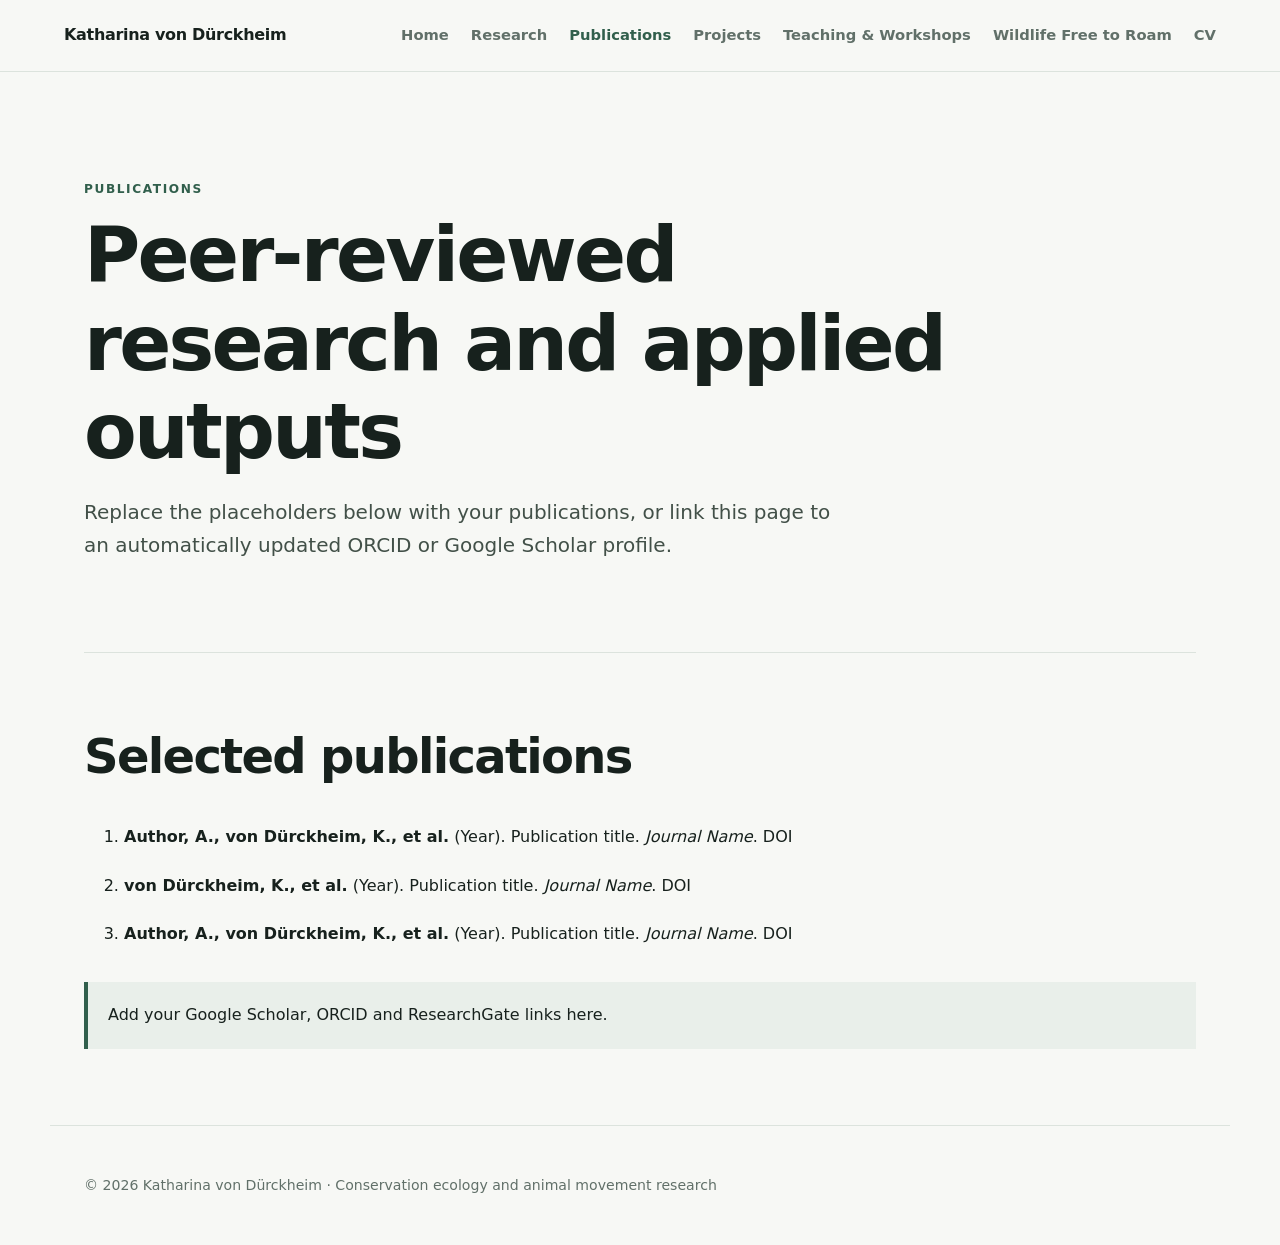
==== publications.html @ 8aec2967 "Add files via upload Move website files to repository root" ====
<!doctype html>
<html lang="en">
<head>
  <meta charset="utf-8">
  <meta name="viewport" content="width=device-width, initial-scale=1">
  <meta name="description" content="Katharina von Dürckheim — conservation ecologist and animal movement researcher.">
  <title>Publications | Katharina von Dürckheim</title>
  <link rel="stylesheet" href="styles.css">
</head>
<body>

<nav class="navbar">
  <a class="brand" href="index.html">Katharina von Dürckheim</a>
  <button class="menu-toggle" aria-label="Toggle navigation" onclick="document.querySelector('.nav-links').classList.toggle('open')">☰</button>
  <div class="nav-links">
    <a href="index.html">Home</a>
    <a href="research.html">Research</a>
    <a href="publications.html">Publications</a>
    <a href="projects.html">Projects</a>
    <a href="teaching.html">Teaching & Workshops</a>
    <a href="wfr.html">Wildlife Free to Roam</a>
    <a href="cv.html">CV</a>
  </div>
</nav>

<main>

<header class="page-header">
  <p class="eyebrow">Publications</p>
  <h1>Peer-reviewed research and applied outputs</h1>
  <p class="lead">Replace the placeholders below with your publications, or link this page to an automatically updated ORCID or Google Scholar profile.</p>
</header>
<section class="section">
  <h2>Selected publications</h2>
  <ol class="publications">
    <li><strong>Author, A., von Dürckheim, K., et al.</strong> (Year). Publication title. <em>Journal Name</em>. DOI</li>
    <li><strong>von Dürckheim, K., et al.</strong> (Year). Publication title. <em>Journal Name</em>. DOI</li>
    <li><strong>Author, A., von Dürckheim, K., et al.</strong> (Year). Publication title. <em>Journal Name</em>. DOI</li>
  </ol>
  <div class="notice">Add your Google Scholar, ORCID and ResearchGate links here.</div>
</section>

</main>

<footer>
  <p>© 2026 Katharina von Dürckheim · Conservation ecology and animal movement research</p>
</footer>
<script>
document.querySelectorAll('.nav-links a').forEach(link => {
  if (link.getAttribute('href') === location.pathname.split('/').pop() ||
      (location.pathname.endsWith('/') && link.getAttribute('href') === 'index.html')) {
    link.classList.add('active');
  }
});
</script>

</body>
</html>
---- styles.css ----
:root {
  --ink: #17211d;
  --muted: #617069;
  --paper: #f7f8f5;
  --white: #ffffff;
  --accent: #315f4c;
  --accent-dark: #244738;
  --line: #dce3dd;
  --soft: #e9efea;
  --max: 1180px;
}
* { box-sizing: border-box; }
html { scroll-behavior: smooth; }
body {
  margin: 0;
  color: var(--ink);
  background: var(--paper);
  font-family: Inter, ui-sans-serif, system-ui, -apple-system, BlinkMacSystemFont, "Segoe UI", sans-serif;
  line-height: 1.65;
}
a { color: var(--accent); }
.navbar {
  min-height: 72px;
  display: flex;
  align-items: center;
  gap: 28px;
  padding: 0 5vw;
  background: rgba(247,248,245,.96);
  border-bottom: 1px solid var(--line);
  position: sticky;
  top: 0;
  z-index: 20;
}
.brand {
  color: var(--ink);
  text-decoration: none;
  font-weight: 720;
  letter-spacing: -.02em;
  white-space: nowrap;
}
.nav-links { margin-left: auto; display: flex; align-items: center; gap: 22px; }
.nav-links a {
  color: var(--muted);
  text-decoration: none;
  font-size: .92rem;
  font-weight: 560;
}
.nav-links a:hover, .nav-links a.active { color: var(--accent); }
.menu-toggle { display: none; margin-left: auto; border: 0; background: none; font-size: 1.5rem; }
main { max-width: var(--max); margin: 0 auto; padding: 0 34px; }
.hero {
  min-height: 72vh;
  display: grid;
  grid-template-columns: 1.45fr .8fr;
  gap: 70px;
  align-items: center;
  padding: 90px 0 72px;
}
h1, h2, h3 { line-height: 1.15; letter-spacing: -.035em; }
h1 { font-size: clamp(3rem, 7vw, 5.8rem); margin: .15em 0 .25em; }
h2 { font-size: clamp(1.9rem, 4vw, 3rem); margin-top: 0; }
h3 { font-size: 1.25rem; }
.lead { font-size: 1.25rem; color: #425048; max-width: 760px; }
.eyebrow {
  color: var(--accent);
  text-transform: uppercase;
  letter-spacing: .13em;
  font-size: .76rem;
  font-weight: 760;
}
.buttons { display: flex; flex-wrap: wrap; gap: 12px; margin: 30px 0 24px; }
.button {
  display: inline-block;
  padding: 11px 18px;
  border-radius: 7px;
  text-decoration: none;
  font-weight: 680;
}
.button.primary { background: var(--accent); color: white; }
.button.primary:hover { background: var(--accent-dark); }
.button.secondary { border: 1px solid var(--accent); }
.social-links { display: flex; flex-wrap: wrap; gap: 18px; font-size: .93rem; }
.social-links a, .text-link { text-decoration: none; font-weight: 650; }
.portrait-card {
  background: var(--soft);
  border-radius: 18px;
  min-height: 470px;
  overflow: hidden;
  box-shadow: 0 18px 50px rgba(28,47,38,.09);
}
.portrait-placeholder {
  min-height: 470px;
  display: flex;
  flex-direction: column;
  align-items: center;
  justify-content: center;
  color: var(--muted);
  text-align: center;
  border: 1px dashed #9baba2;
}
.portrait-placeholder small { margin-top: 8px; }
.section { padding: 76px 0; border-top: 1px solid var(--line); }
.cards { display: grid; grid-template-columns: repeat(3, 1fr); gap: 20px; }
.card, .feature-panel {
  background: var(--white);
  padding: 28px;
  border: 1px solid var(--line);
  border-radius: 12px;
}
.split { display: grid; grid-template-columns: 1fr 1fr; gap: 55px; align-items: start; }
.page-header { padding: 95px 0 70px; max-width: 900px; }
.page-header h1 { font-size: clamp(2.6rem, 6vw, 4.8rem); }
.project-list article { padding: 28px 0; border-bottom: 1px solid var(--line); }
.project-list article:first-child { border-top: 1px solid var(--line); }
.project-list h2 { font-size: 1.65rem; margin-bottom: 8px; }
.publications li { margin-bottom: 22px; }
.notice { padding: 20px; background: var(--soft); border-left: 4px solid var(--accent); margin-top: 35px; }
footer {
  max-width: var(--max);
  margin: 0 auto;
  padding: 34px;
  color: var(--muted);
  border-top: 1px solid var(--line);
  font-size: .88rem;
}
@media (max-width: 900px) {
  .hero, .split { grid-template-columns: 1fr; }
  .cards { grid-template-columns: 1fr; }
  .portrait-card, .portrait-placeholder { min-height: 360px; }
  .menu-toggle { display: block; }
  .nav-links {
    display: none;
    position: absolute;
    top: 72px;
    left: 0;
    right: 0;
    margin: 0;
    padding: 18px 5vw 24px;
    background: var(--paper);
    border-bottom: 1px solid var(--line);
    flex-direction: column;
    align-items: flex-start;
  }
  .nav-links.open { display: flex; }
}
@media (max-width: 600px) {
  main { padding: 0 20px; }
  .hero { padding-top: 60px; }
  h1 { font-size: 3.2rem; }
}
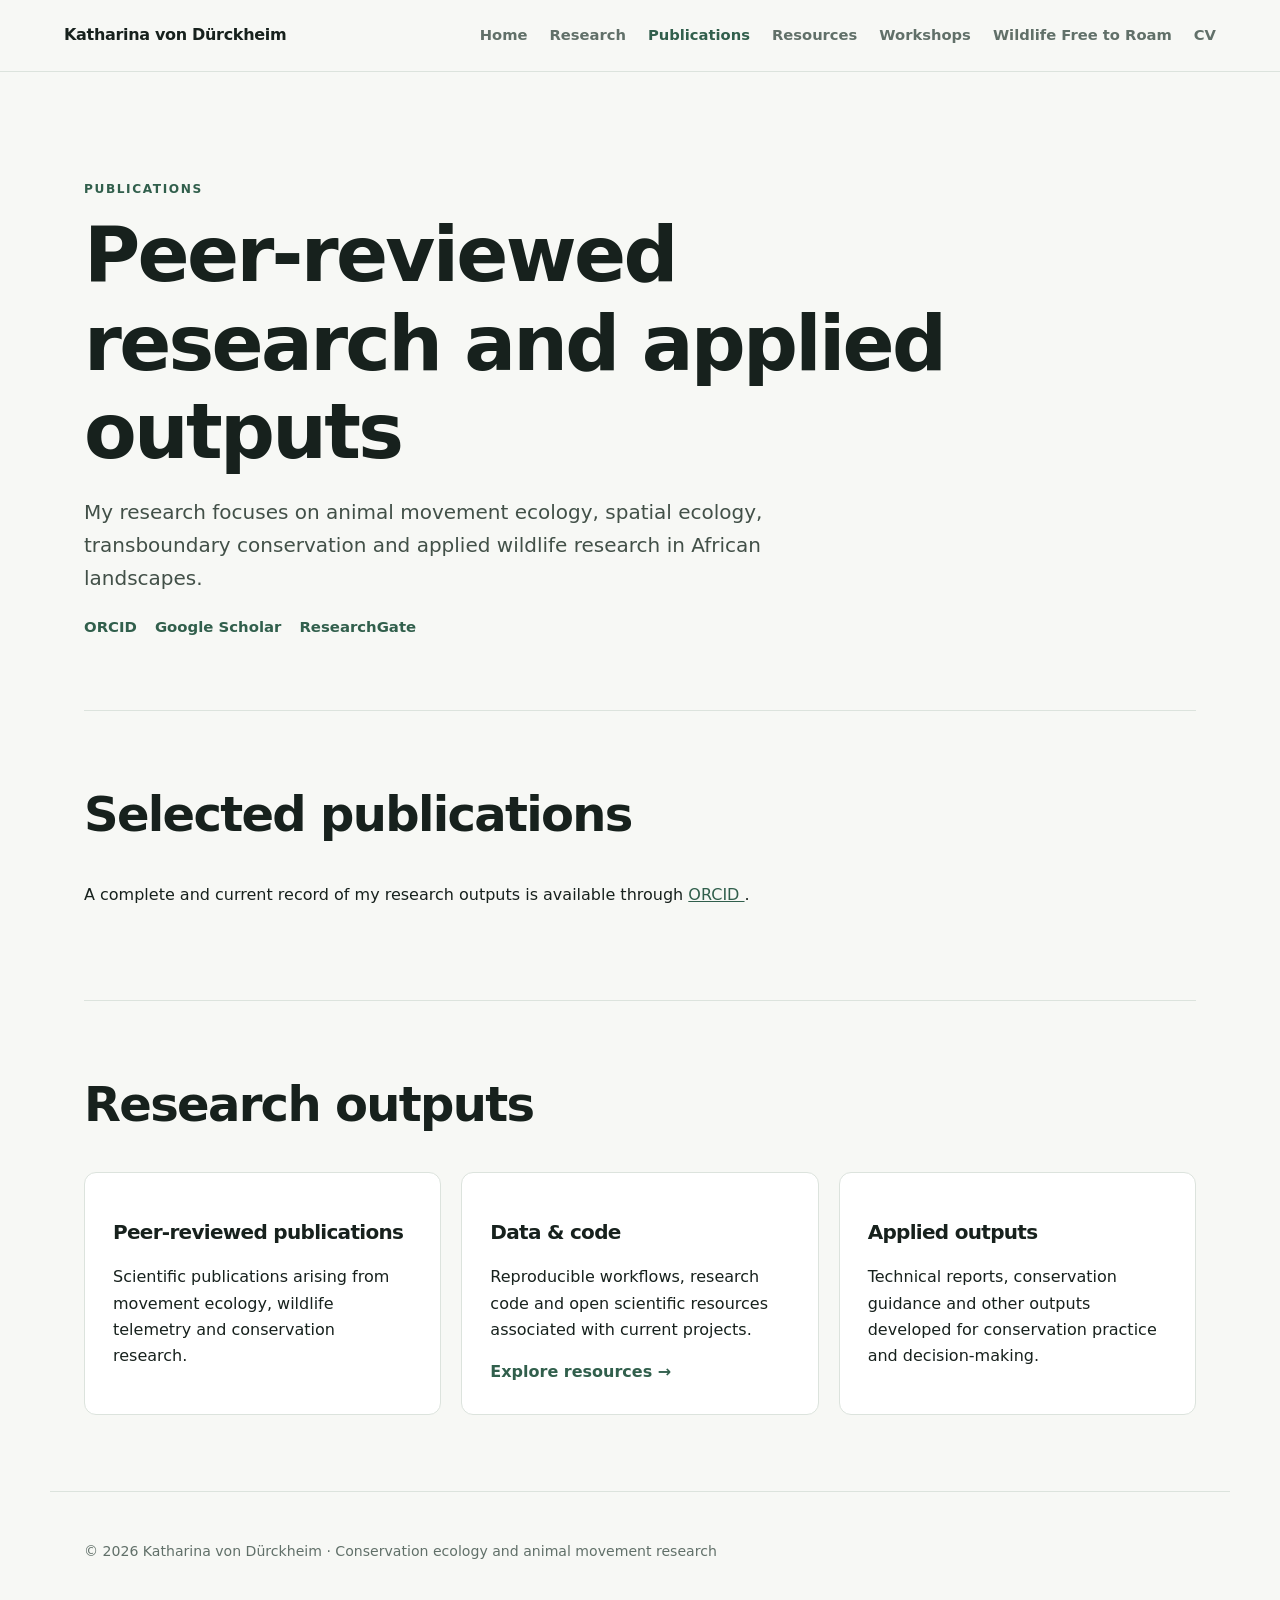
==== commit f173ac45: "Update publications.html" ====
--- a/publications.html
+++ b/publications.html
@@ -3,55 +3,188 @@
 <head>
   <meta charset="utf-8">
   <meta name="viewport" content="width=device-width, initial-scale=1">
-  <meta name="description" content="Katharina von Dürckheim — conservation ecologist and animal movement researcher.">
+
+  <meta
+    name="description"
+    content="Publications by Katharina von Dürckheim — conservation ecology, animal movement ecology and applied wildlife research."
+  >
+
   <title>Publications | Katharina von Dürckheim</title>
+
   <link rel="stylesheet" href="styles.css">
 </head>
+
 <body>
 
 <nav class="navbar">
-  <a class="brand" href="index.html">Katharina von Dürckheim</a>
-  <button class="menu-toggle" aria-label="Toggle navigation" onclick="document.querySelector('.nav-links').classList.toggle('open')">☰</button>
+
+  <a class="brand" href="index.html">
+    Katharina von Dürckheim
+  </a>
+
+  <button
+    class="menu-toggle"
+    aria-label="Toggle navigation"
+    onclick="document.querySelector('.nav-links').classList.toggle('open')">
+    ☰
+  </button>
+
   <div class="nav-links">
     <a href="index.html">Home</a>
     <a href="research.html">Research</a>
     <a href="publications.html">Publications</a>
-    <a href="projects.html">Projects</a>
-    <a href="teaching.html">Teaching & Workshops</a>
+    <a href="resources.html">Resources</a>
+    <a href="workshops.html">Workshops</a>
     <a href="wfr.html">Wildlife Free to Roam</a>
     <a href="cv.html">CV</a>
   </div>
+
 </nav>
+
 
 <main>
 
 <header class="page-header">
+
   <p class="eyebrow">Publications</p>
+
   <h1>Peer-reviewed research and applied outputs</h1>
-  <p class="lead">Replace the placeholders below with your publications, or link this page to an automatically updated ORCID or Google Scholar profile.</p>
+
+  <p class="lead">
+    My research focuses on animal movement ecology, spatial ecology,
+    transboundary conservation and applied wildlife research in African
+    landscapes.
+  </p>
+
+  <div class="social-links">
+
+    <a
+      href="https://orcid.org/0000-0002-5176-1665"
+      target="_blank"
+      rel="noopener noreferrer">
+      ORCID
+    </a>
+
+    <a
+      href="#"
+      title="Add Google Scholar URL">
+      Google Scholar
+    </a>
+
+    <a
+      href="https://www.researchgate.net/profile/Katharina-Em-Von-Durckheim"
+      target="_blank"
+      rel="noopener noreferrer">
+      ResearchGate
+    </a>
+
+  </div>
+
 </header>
+
+
 <section class="section">
+
   <h2>Selected publications</h2>
+
+  <p>
+    A complete and current record of my research outputs is available through
+    <a
+      href="https://orcid.org/0000-0002-5176-1665"
+      target="_blank"
+      rel="noopener noreferrer">
+      ORCID
+    </a>.
+  </p>
+
   <ol class="publications">
-    <li><strong>Author, A., von Dürckheim, K., et al.</strong> (Year). Publication title. <em>Journal Name</em>. DOI</li>
-    <li><strong>von Dürckheim, K., et al.</strong> (Year). Publication title. <em>Journal Name</em>. DOI</li>
-    <li><strong>Author, A., von Dürckheim, K., et al.</strong> (Year). Publication title. <em>Journal Name</em>. DOI</li>
+
+    <!--
+    ADD PUBLICATIONS HERE.
+
+    Example:
+
+    <li>
+      <strong>von Dürckheim, K., Author, A., Author, B.</strong>
+      (2026).
+      Title of publication.
+      <em>Journal Name</em>.
+      <a href="https://doi.org/XXXXXXXX">DOI</a>
+    </li>
+    -->
+
   </ol>
-  <div class="notice">Add your Google Scholar, ORCID and ResearchGate links here.</div>
+
+</section>
+
+
+<section class="section">
+
+  <h2>Research outputs</h2>
+
+  <div class="cards">
+
+    <article class="card">
+      <h3>Peer-reviewed publications</h3>
+      <p>
+        Scientific publications arising from movement ecology,
+        wildlife telemetry and conservation research.
+      </p>
+    </article>
+
+    <article class="card">
+      <h3>Data & code</h3>
+      <p>
+        Reproducible workflows, research code and open scientific
+        resources associated with current projects.
+      </p>
+
+      <a class="text-link" href="resources.html">
+        Explore resources →
+      </a>
+    </article>
+
+    <article class="card">
+      <h3>Applied outputs</h3>
+      <p>
+        Technical reports, conservation guidance and other outputs
+        developed for conservation practice and decision-making.
+      </p>
+    </article>
+
+  </div>
+
 </section>
 
 </main>
 
+
 <footer>
-  <p>© 2026 Katharina von Dürckheim · Conservation ecology and animal movement research</p>
+
+  <p>
+    © 2026 Katharina von Dürckheim ·
+    Conservation ecology and animal movement research
+  </p>
+
 </footer>
+
+
 <script>
+
 document.querySelectorAll('.nav-links a').forEach(link => {
-  if (link.getAttribute('href') === location.pathname.split('/').pop() ||
-      (location.pathname.endsWith('/') && link.getAttribute('href') === 'index.html')) {
+
+  if (
+    link.getAttribute('href') === location.pathname.split('/').pop() ||
+    (
+      location.pathname.endsWith('/') &&
+      link.getAttribute('href') === 'index.html'
+    )
+  ) {
     link.classList.add('active');
   }
+
 });
+
 </script>
 
 </body>
--- a/styles.css
+++ b/styles.css
@@ -124,11 +124,25 @@
   border-top: 1px solid var(--line);
   font-size: .88rem;
 }
-@media (max-width: 900px) {
-  .hero, .split { grid-template-columns: 1fr; }
-  .cards { grid-template-columns: 1fr; }
-  .portrait-card, .portrait-placeholder { min-height: 360px; }
-  .menu-toggle { display: block; }
+@media (max-width: 700px) {
+  .hero,
+  .split {
+    grid-template-columns: 1fr;
+  }
+
+  .cards {
+    grid-template-columns: 1fr;
+  }
+
+  .portrait-card,
+  .portrait-placeholder {
+    min-height: 360px;
+  }
+
+  .menu-toggle {
+    display: block;
+  }
+
   .nav-links {
     display: none;
     position: absolute;
@@ -142,10 +156,24 @@
     flex-direction: column;
     align-items: flex-start;
   }
-  .nav-links.open { display: flex; }
+
+  .nav-links.open {
+    display: flex;
+  }
 }
 @media (max-width: 600px) {
   main { padding: 0 20px; }
   .hero { padding-top: 60px; }
   h1 { font-size: 3.2rem; }
 }
+.portrait-card {
+  background: var(--soft);
+  border-radius: 18px;
+  overflow: hidden;
+}
+
+.portrait-image {
+  width: 100%;
+  height: auto;
+  display: block;
+}
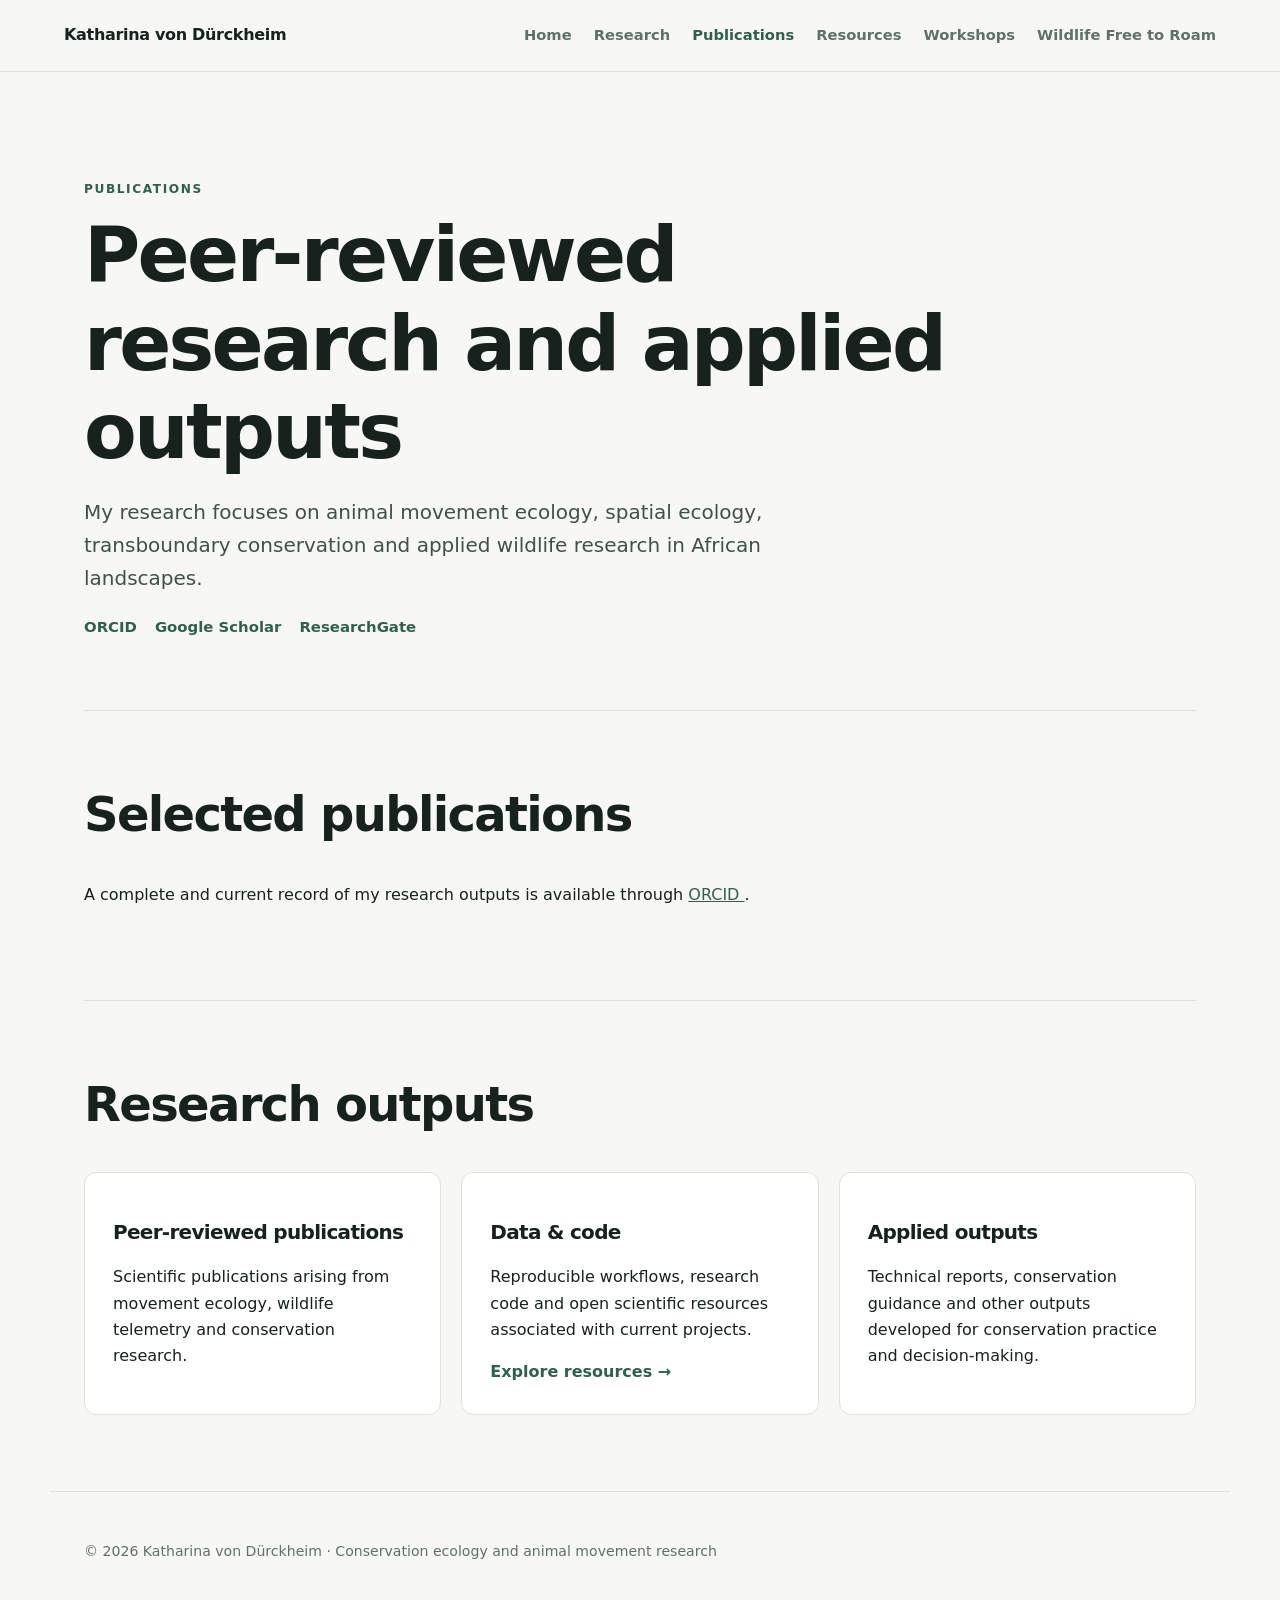
==== commit 24c2aee5: "Update publications.html" ====
--- a/publications.html
+++ b/publications.html
@@ -36,8 +36,7 @@
     <a href="resources.html">Resources</a>
     <a href="workshops.html">Workshops</a>
     <a href="wfr.html">Wildlife Free to Roam</a>
-    <a href="cv.html">CV</a>
-  </div>
+      </div>
 
 </nav>
 
@@ -65,18 +64,17 @@
       ORCID
     </a>
 
-    <a
-      href="#"
-      title="Add Google Scholar URL">
-      Google Scholar
-    </a>
+     <a href="https://scholar.google.com/citations?user=x6nnrBAAAAAJ&hl=en"
+     target="_blank"
+     rel="noopener noreferrer">
+    Google Scholar
+  </a>
 
-    <a
-      href="https://www.researchgate.net/profile/Katharina-Em-Von-Durckheim"
-      target="_blank"
-      rel="noopener noreferrer">
-      ResearchGate
-    </a>
+    <a href="https://www.researchgate.net/profile/Katharina-Em-Von-Durckheim"
+   target="_blank"
+   rel="noopener noreferrer">
+  ResearchGate
+</a>
 
   </div>
 
